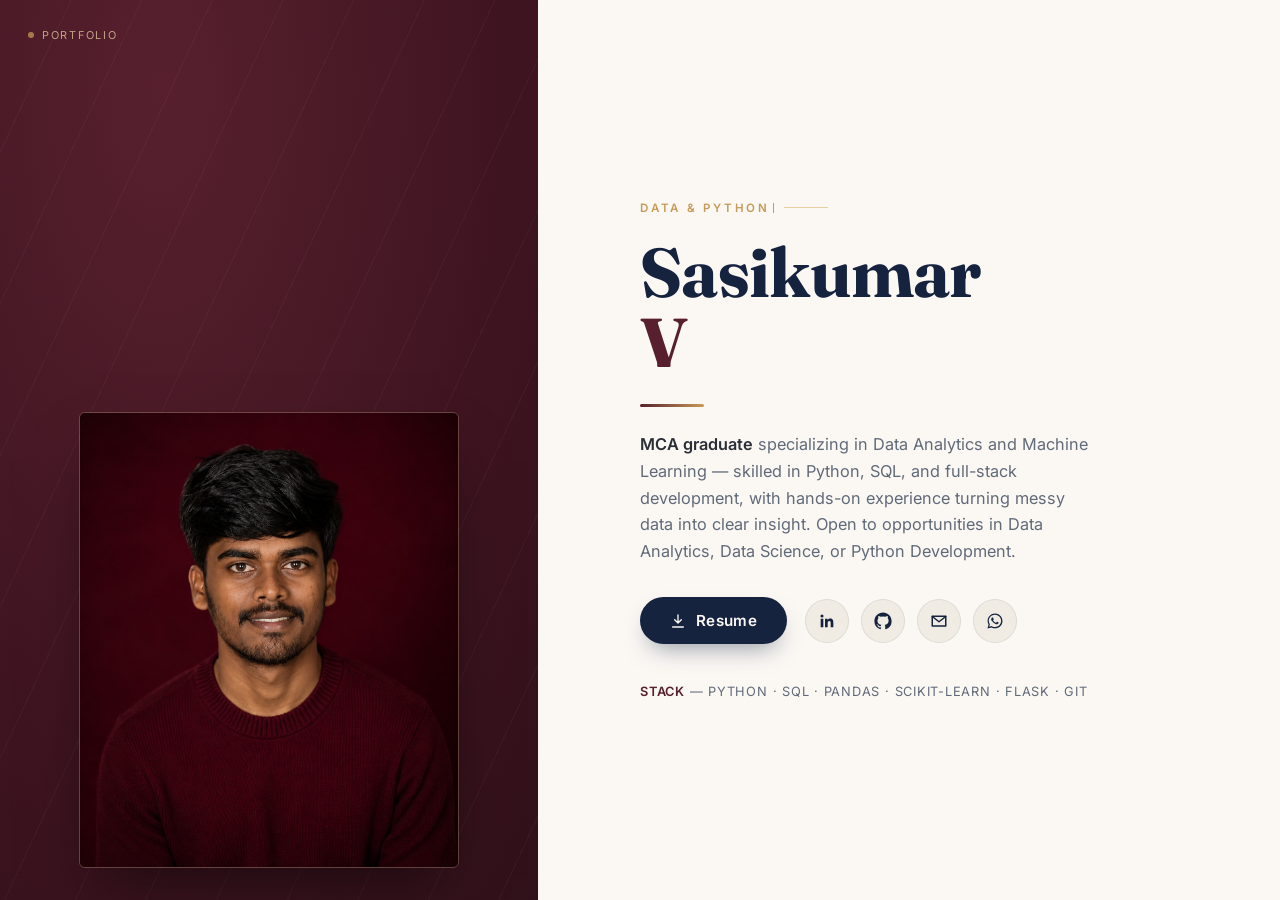
==== indext.html @ 149ae659 "Add portfolio files" ====
<!DOCTYPE html>
<html lang="en">
<head>
<meta charset="UTF-8" />
<meta name="viewport" content="width=device-width, initial-scale=1.0" />
<title>Sasikumar V — Portfolio</title>
<link rel="preconnect" href="https://fonts.googleapis.com">
<link href="https://fonts.googleapis.com/css2?family=Fraunces:opsz,wght@9..144,500;9..144,600;9..144,700&family=Inter:wght@400;500;600&display=swap" rel="stylesheet">
<link rel="stylesheet" href="./styles (1).css" />
</head>
<body>

<div class="hero">

  <!-- LEFT: photo -->
  <div class="photo-panel" id="photoPanel">
    <span class="photo-caption">Portfolio</span>
    <div class="avatar-wrap" id="avatarWrap" data-reveal>
       
           <img src="./profile.png" alt="Sasikumar V">
      <div class="avatar-placeholder">SV</div>
    </div>
  </div>

  <!-- RIGHT: content -->
  <div class="content-panel">
    <div class="eyebrow" data-reveal>
      <span class="eyebrow-text" id="eyebrowText">Data &amp; Python</span>
    </div>

    <h1 data-reveal>Sasikumar<br><span class="last">V</span></h1>

    <div class="divider" id="divider"></div>

    <p class="role-line" data-reveal>
      <strong>MCA graduate</strong> specializing in Data Analytics and Machine Learning —
      skilled in Python, SQL, and full-stack development, with hands-on
      experience turning messy data into clear insight. Open to opportunities
      in Data Analytics, Data Science, or Python Development.
    </p>

    <div class="cta-row" data-reveal>
      <button class="btn-resume" id="resumeBtn" type="button">
        <svg viewBox="0 0 24 24" fill="none" stroke="currentColor" stroke-width="2" stroke-linecap="round" stroke-linejoin="round"><path d="M12 15V3M7 10l5 5 5-5M4 21h16"/></svg>
        <span id="resumeLabel">Resume</span>
      </button>

      <div class="social-row">
        <a href="https://www.linkedin.com/in/your-profile" target="_blank" rel="noopener" aria-label="LinkedIn" data-tip="LinkedIn">
          <svg viewBox="0 0 24 24" fill="currentColor"><path d="M20.45 20.45h-3.55v-5.57c0-1.33-.02-3.03-1.85-3.03-1.86 0-2.14 1.45-2.14 2.94v5.66H9.36V9h3.41v1.56h.05c.47-.9 1.64-1.85 3.37-1.85 3.6 0 4.27 2.37 4.27 5.46v6.28zM5.34 7.43a2.06 2.06 0 1 1 0-4.12 2.06 2.06 0 0 1 0 4.12zM7.12 20.45H3.56V9h3.56v11.45z"/></svg>
        </a>
        <a href="https://github.com/your-username" target="_blank" rel="noopener" aria-label="GitHub" data-tip="GitHub">
          <svg viewBox="0 0 24 24" fill="currentColor"><path d="M12 .5C5.65.5.5 5.65.5 12a11.5 11.5 0 0 0 7.87 10.94c.58.1.79-.25.79-.56 0-.28-.01-1.02-.02-2-3.2.7-3.88-1.54-3.88-1.54-.52-1.33-1.28-1.68-1.28-1.68-1.05-.72.08-.7.08-.7 1.16.08 1.77 1.19 1.77 1.19 1.03 1.76 2.7 1.25 3.36.96.1-.75.4-1.25.73-1.54-2.55-.29-5.24-1.28-5.24-5.7 0-1.26.45-2.29 1.19-3.1-.12-.29-.52-1.46.11-3.05 0 0 .97-.31 3.18 1.18a11 11 0 0 1 5.8 0c2.2-1.49 3.17-1.18 3.17-1.18.64 1.59.24 2.76.12 3.05.74.81 1.19 1.84 1.19 3.1 0 4.43-2.7 5.4-5.27 5.69.42.36.78 1.08.78 2.17 0 1.57-.01 2.83-.01 3.22 0 .31.21.67.8.56A11.5 11.5 0 0 0 23.5 12C23.5 5.65 18.35.5 12 .5z"/></svg>
        </a>
        <a href="mailto:sasivs2003@gmail.com" aria-label="Email" data-tip="Email">
          <svg viewBox="0 0 24 24" fill="none" stroke="currentColor" stroke-width="2" stroke-linecap="round" stroke-linejoin="round"><path d="M3 5.5h18v13H3z"/><path d="M3 6l9 7 9-7"/></svg>
        </a>
        <a href="https://wa.me/918825720732" target="_blank" rel="noopener" aria-label="WhatsApp" data-tip="WhatsApp">
          <svg viewBox="0 0 24 24" fill="currentColor"><path d="M12.04 2C6.58 2 2.13 6.45 2.13 11.91c0 1.7.44 3.33 1.28 4.79L2 22l5.44-1.38a9.9 9.9 0 0 0 4.6 1.13h.01c5.46 0 9.9-4.45 9.9-9.91C21.95 6.45 17.5 2 12.04 2zm0 18.06h-.01a8.2 8.2 0 0 1-4.18-1.15l-.3-.18-3.23.82.86-3.15-.2-.32a8.16 8.16 0 0 1-1.26-4.36c0-4.52 3.68-8.2 8.22-8.2a8.14 8.14 0 0 1 8.2 8.2c0 4.53-3.68 8.34-8.1 8.34zm4.5-6.13c-.25-.12-1.46-.72-1.68-.8-.23-.08-.4-.12-.56.12-.16.25-.65.8-.8.96-.15.16-.3.18-.55.06-.25-.12-1.07-.4-2.03-1.26-.75-.67-1.26-1.5-1.4-1.75-.15-.25-.02-.38.11-.5.11-.11.25-.29.37-.43.12-.15.16-.25.25-.4.08-.16.04-.3-.02-.43-.06-.12-.56-1.35-.77-1.85-.2-.48-.4-.42-.56-.42h-.48c-.16 0-.42.06-.64.3-.22.25-.85.83-.85 2.02 0 1.19.87 2.34 1 2.5.12.16 1.7 2.6 4.13 3.65.58.25 1.03.4 1.38.51.58.18 1.11.16 1.53.1.47-.07 1.46-.6 1.66-1.17.2-.58.2-1.08.14-1.18-.06-.1-.22-.16-.47-.28z"/></svg>
        </a>
      </div>
    </div>

    <div class="stack-note" data-reveal>
      <span>Stack</span> — Python · SQL · Pandas · Scikit-learn · Flask · Git
    </div>
  </div>

</div>

<div class="toast" id="toast"></div>

<script src="./script.js"></script>

</body>
</html>
---- styles (1).css ----
:root{
    --maroon-deep: #3E1420;
    --maroon-mid: #58202E;
    --navy: #16233F;
    --navy-soft: #26365A;
    --paper: #FBF8F4;
    --ink: #2A2E36;
    --slate: #616A78;
    --gold: #C79A56;
    --gold-soft: #E4CFA1;
  }

  *{ box-sizing: border-box; margin:0; padding:0; }

  html,body{
    height:100%;
    background: var(--paper);
    color: var(--ink);
    font-family: 'Inter', sans-serif;
    -webkit-font-smoothing: antialiased;
  }

  .hero{
    min-height: 100vh;
    display: grid;
    grid-template-columns: 42% 58%;
  }

  /* LEFT — photo panel */
  .photo-panel{
    position: relative;
    background:
      radial-gradient(120% 140% at 30% 10%, var(--maroon-mid) 0%, var(--maroon-deep) 55%, #2A0F17 100%);
    display:flex;
    align-items:flex-end;
    justify-content:center;
    overflow:hidden;
    perspective: 1000px;
  }

  .photo-panel::before{
    content:"";
    position:absolute;
    inset:0;
    background-image:
      repeating-linear-gradient(115deg, rgba(255,255,255,0.035) 0px, rgba(255,255,255,0.035) 1px, transparent 1px, transparent 64px);
    pointer-events:none;
  }

  .avatar-wrap{
    position:relative;
    width: min(78%, 380px);
    aspect-ratio: 3/3.6;
    margin-bottom: 6%;
    border-radius: 6px;
    overflow:hidden;
    box-shadow: 0 30px 60px -20px rgba(0,0,0,0.55);
    border: 1px solid rgba(228,207,161,0.25);
    opacity: 0;
    transform: translateY(28px);
    transition: transform 0.15s ease-out;
    will-change: transform;
  }

  .avatar-wrap img{
    width:100%;
    height:100%;
    object-fit: cover;
    display:block;
  }

  .avatar-placeholder{
    width:100%;
    height:100%;
    display:flex;
    align-items:center;
    justify-content:center;
    background: linear-gradient(160deg, #4A1A26, #2A0F17);
    color: var(--gold-soft);
    font-family:'Fraunces', serif;
    font-size: clamp(3rem, 8vw, 5rem);
    font-weight: 600;
    letter-spacing: 2px;
  }

  .photo-caption{
    position:absolute;
    top: 28px;
    left: 28px;
    font-size: 0.68rem;
    letter-spacing: 0.16em;
    text-transform: uppercase;
    color: var(--gold-soft);
    opacity: 0.75;
    display:flex;
    align-items:center;
    gap:8px;
  }

  .photo-caption::before{
    content:"";
    width: 6px; height: 6px;
    border-radius: 50%;
    background: var(--gold);
    display:inline-block;
  }

  /* RIGHT — content panel */
  .content-panel{
    display:flex;
    flex-direction:column;
    align-items:flex-start;
    justify-content:center;
    padding: 6vw 8vw;
    gap: 22px;
    position: relative;
  }

  .eyebrow{
    font-size: 0.72rem;
    letter-spacing: 0.24em;
    text-transform: uppercase;
    color: var(--gold);
    font-weight: 600;
    display:flex;
    align-items:center;
    gap: 10px;
    min-height: 1em;
  }
  .eyebrow::after{
    content:"";
    width: 44px;
    height: 1px;
    background: var(--gold-soft);
    flex-shrink: 0;
  }
  .eyebrow-text{ position: relative; }
  .eyebrow-text::after{
    content: "";
    display: inline-block;
    width: 1px;
    height: 0.9em;
    background: var(--gold);
    margin-left: 3px;
    vertical-align: -0.1em;
    animation: blink 1s step-end infinite;
  }

  h1{
    font-family: 'Fraunces', serif;
    font-weight: 700;
    font-size: clamp(2.6rem, 5.4vw, 4.4rem);
    line-height: 1.02;
    color: var(--navy);
    letter-spacing: -0.01em;
  }
  h1 .last{
    color: var(--maroon-mid);
  }

  .role-line{
    font-size: 1.02rem;
    color: var(--slate);
    max-width: 46ch;
    line-height: 1.65;
  }
  .role-line strong{
    color: var(--ink);
    font-weight: 600;
  }

  .divider{
    width: 64px;
    height: 3px;
    background: linear-gradient(90deg, var(--maroon-mid), var(--gold));
    border-radius: 2px;
    margin: 4px 0 2px;
    transform-origin: left;
    transform: scaleX(0);
  }

  .cta-row{
    display:flex;
    align-items:center;
    gap: 18px;
    margin-top: 10px;
    flex-wrap: wrap;
  }

  .btn-resume{
    position: relative;
    display:inline-flex;
    align-items:center;
    gap: 10px;
    background: var(--navy);
    color: var(--paper);
    text-decoration:none;
    font-weight: 600;
    font-size: 0.95rem;
    padding: 14px 30px;
    border-radius: 999px;
    letter-spacing: 0.02em;
    box-shadow: 0 12px 24px -10px rgba(22,35,63,0.5);
    transition: transform .18s ease, box-shadow .18s ease, background .18s ease;
    cursor: pointer;
    border: none;
    font-family: inherit;
    overflow: hidden;
  }
  .btn-resume:hover{
    background: var(--navy-soft);
    transform: translateY(-2px);
    box-shadow: 0 16px 30px -10px rgba(22,35,63,0.55);
  }
  .btn-resume:active{ transform: translateY(0); }
  .btn-resume svg{ width:16px; height:16px; flex-shrink: 0; }
  .btn-resume.is-loading svg{ animation: spin 0.7s linear infinite; }

  .social-row{
    display:flex;
    gap: 12px;
  }
  .social-row a{
    position: relative;
    width: 44px;
    height: 44px;
    border-radius: 50%;
    background: #F0ECE4;
    display:flex;
    align-items:center;
    justify-content:center;
    color: var(--navy);
    text-decoration:none;
    transition: background .18s ease, transform .18s ease, color .18s ease;
    border: 1px solid rgba(22,35,63,0.08);
  }
  .social-row a:hover{
    background: var(--maroon-mid);
    color: var(--paper);
    transform: translateY(-3px);
  }
  .social-row svg{ width:18px; height:18px; }

  .social-row a::before{
    content: attr(data-tip);
    position: absolute;
    bottom: 120%;
    left: 50%;
    transform: translateX(-50%) translateY(4px);
    background: var(--navy);
    color: var(--paper);
    font-size: 0.7rem;
    padding: 4px 9px;
    border-radius: 5px;
    white-space: nowrap;
    opacity: 0;
    pointer-events: none;
    transition: opacity 0.15s ease, transform 0.15s ease;
  }
  .social-row a:hover::before{
    opacity: 1;
    transform: translateX(-50%) translateY(0);
  }

  .stack-note{
    margin-top: 18px;
    font-size: 0.8rem;
    letter-spacing: 0.06em;
    text-transform: uppercase;
    color: var(--slate);
    opacity: 0.7;
  }
  .stack-note span{
    color: var(--maroon-mid);
    font-weight:600;
  }

  .toast{
    position: fixed;
    bottom: 28px;
    left: 50%;
    transform: translateX(-50%) translateY(20px);
    background: var(--navy);
    color: var(--paper);
    padding: 12px 20px;
    border-radius: 8px;
    font-size: 0.85rem;
    box-shadow: 0 12px 30px -8px rgba(0,0,0,0.4);
    opacity: 0;
    pointer-events: none;
    transition: opacity 0.25s ease, transform 0.25s ease;
    z-index: 50;
  }
  .toast.show{
    opacity: 1;
    transform: translateX(-50%) translateY(0);
  }

  [data-reveal]{
    opacity: 0;
    transform: translateY(16px);
    transition: opacity 0.6s ease, transform 0.6s ease;
  }
  [data-reveal].is-visible{
    opacity: 1;
    transform: translateY(0);
  }

  @keyframes blink{
    0%, 49%{ opacity: 1; }
    50%, 100%{ opacity: 0; }
  }
  @keyframes spin{
    to{ transform: rotate(360deg); }
  }

  @media (prefers-reduced-motion: reduce){
    [data-reveal], .avatar-wrap, .divider{
      transition: none !important;
      opacity: 1 !important;
      transform: none !important;
    }
    .eyebrow-text::after{ animation: none; }
  }

  @media (max-width: 900px){
    .hero{
      grid-template-columns: 1fr;
    }
    .photo-panel{
      min-height: 62vh;
    }
    .content-panel{
      padding: 48px 8vw 64px;
    }
    h1{ font-size: clamp(2.2rem, 9vw, 3rem); }
  }
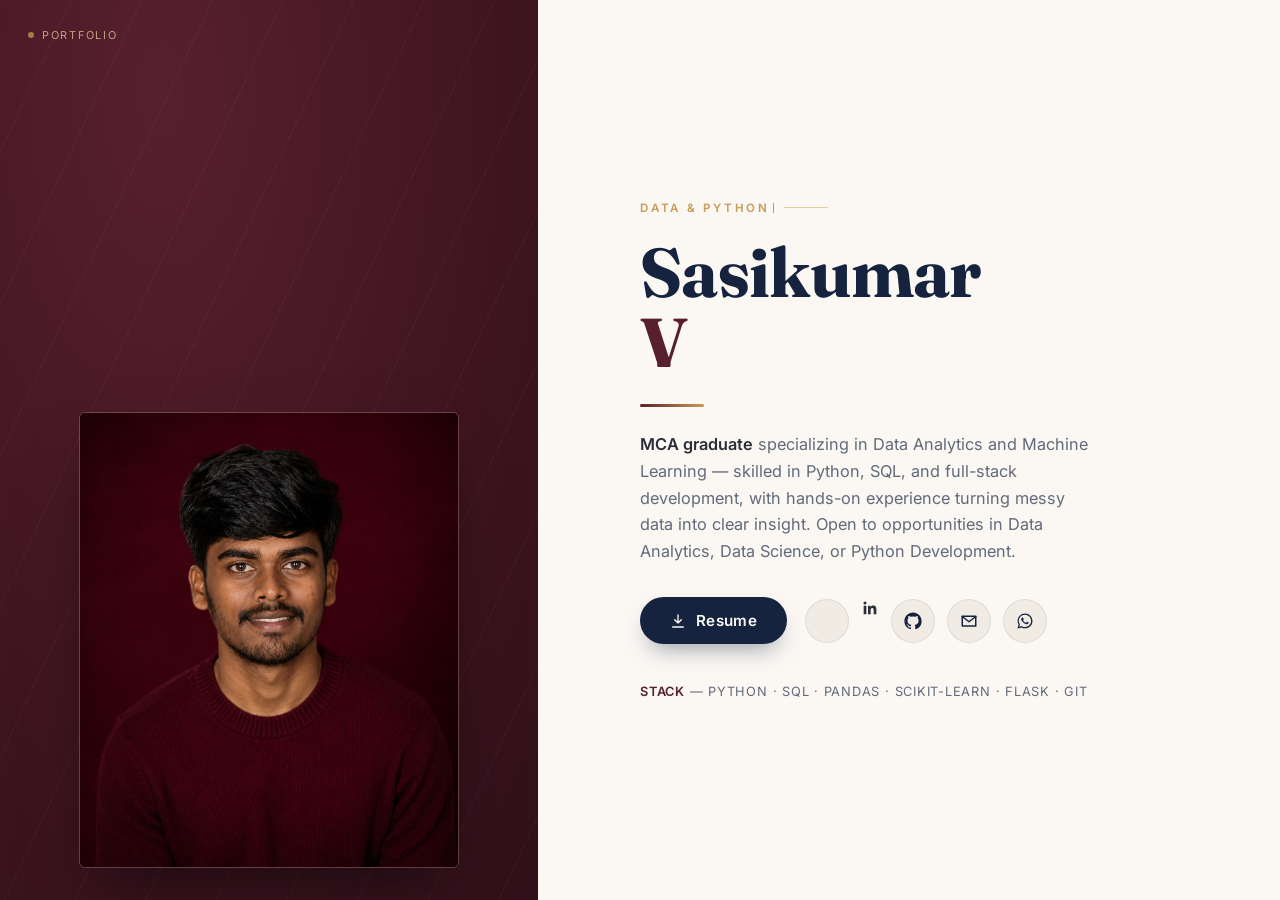
==== commit 1c2ddaa2: "Fix the Linkedin link" ====
--- a/indext.html
+++ b/indext.html
@@ -6,7 +6,7 @@
 <title>Sasikumar V — Portfolio</title>
 <link rel="preconnect" href="https://fonts.googleapis.com">
 <link href="https://fonts.googleapis.com/css2?family=Fraunces:opsz,wght@9..144,500;9..144,600;9..144,700&family=Inter:wght@400;500;600&display=swap" rel="stylesheet">
-<link rel="stylesheet" href="./styles (1).css" />
+<link rel="stylesheet" href="./style.css" />
 </head>
 <body>
 
@@ -46,16 +46,17 @@
       </button>
 
       <div class="social-row">
-        <a href="https://www.linkedin.com/in/your-profile" target="_blank" rel="noopener" aria-label="LinkedIn" data-tip="LinkedIn">
+        <a href="https://linkedin.com/in/sasi-kumar-78280723ba" ...></a>
+        
           <svg viewBox="0 0 24 24" fill="currentColor"><path d="M20.45 20.45h-3.55v-5.57c0-1.33-.02-3.03-1.85-3.03-1.86 0-2.14 1.45-2.14 2.94v5.66H9.36V9h3.41v1.56h.05c.47-.9 1.64-1.85 3.37-1.85 3.6 0 4.27 2.37 4.27 5.46v6.28zM5.34 7.43a2.06 2.06 0 1 1 0-4.12 2.06 2.06 0 0 1 0 4.12zM7.12 20.45H3.56V9h3.56v11.45z"/></svg>
         </a>
-        <a href="https://github.com/your-username" target="_blank" rel="noopener" aria-label="GitHub" data-tip="GitHub">
+        <a href="https://github.com/ascas6827-hub/portfolio2" target="_blank" rel="noopener" aria-label="GitHub" data-tip="GitHub">
           <svg viewBox="0 0 24 24" fill="currentColor"><path d="M12 .5C5.65.5.5 5.65.5 12a11.5 11.5 0 0 0 7.87 10.94c.58.1.79-.25.79-.56 0-.28-.01-1.02-.02-2-3.2.7-3.88-1.54-3.88-1.54-.52-1.33-1.28-1.68-1.28-1.68-1.05-.72.08-.7.08-.7 1.16.08 1.77 1.19 1.77 1.19 1.03 1.76 2.7 1.25 3.36.96.1-.75.4-1.25.73-1.54-2.55-.29-5.24-1.28-5.24-5.7 0-1.26.45-2.29 1.19-3.1-.12-.29-.52-1.46.11-3.05 0 0 .97-.31 3.18 1.18a11 11 0 0 1 5.8 0c2.2-1.49 3.17-1.18 3.17-1.18.64 1.59.24 2.76.12 3.05.74.81 1.19 1.84 1.19 3.1 0 4.43-2.7 5.4-5.27 5.69.42.36.78 1.08.78 2.17 0 1.57-.01 2.83-.01 3.22 0 .31.21.67.8.56A11.5 11.5 0 0 0 23.5 12C23.5 5.65 18.35.5 12 .5z"/></svg>
         </a>
         <a href="mailto:sasivs2003@gmail.com" aria-label="Email" data-tip="Email">
           <svg viewBox="0 0 24 24" fill="none" stroke="currentColor" stroke-width="2" stroke-linecap="round" stroke-linejoin="round"><path d="M3 5.5h18v13H3z"/><path d="M3 6l9 7 9-7"/></svg>
         </a>
-        <a href="https://wa.me/918825720732" target="_blank" rel="noopener" aria-label="WhatsApp" data-tip="WhatsApp">
+        <a href="https://wa.me/qr/4RJP7J537GJZL1" aria-label="WhatsApp" data-tip="WhatsApp">
           <svg viewBox="0 0 24 24" fill="currentColor"><path d="M12.04 2C6.58 2 2.13 6.45 2.13 11.91c0 1.7.44 3.33 1.28 4.79L2 22l5.44-1.38a9.9 9.9 0 0 0 4.6 1.13h.01c5.46 0 9.9-4.45 9.9-9.91C21.95 6.45 17.5 2 12.04 2zm0 18.06h-.01a8.2 8.2 0 0 1-4.18-1.15l-.3-.18-3.23.82.86-3.15-.2-.32a8.16 8.16 0 0 1-1.26-4.36c0-4.52 3.68-8.2 8.22-8.2a8.14 8.14 0 0 1 8.2 8.2c0 4.53-3.68 8.34-8.1 8.34zm4.5-6.13c-.25-.12-1.46-.72-1.68-.8-.23-.08-.4-.12-.56.12-.16.25-.65.8-.8.96-.15.16-.3.18-.55.06-.25-.12-1.07-.4-2.03-1.26-.75-.67-1.26-1.5-1.4-1.75-.15-.25-.02-.38.11-.5.11-.11.25-.29.37-.43.12-.15.16-.25.25-.4.08-.16.04-.3-.02-.43-.06-.12-.56-1.35-.77-1.85-.2-.48-.4-.42-.56-.42h-.48c-.16 0-.42.06-.64.3-.22.25-.85.83-.85 2.02 0 1.19.87 2.34 1 2.5.12.16 1.7 2.6 4.13 3.65.58.25 1.03.4 1.38.51.58.18 1.11.16 1.53.1.47-.07 1.46-.6 1.66-1.17.2-.58.2-1.08.14-1.18-.06-.1-.22-.16-.47-.28z"/></svg>
         </a>
       </div>
--- a/style.css
+++ b/style.css
@@ -0,0 +1,337 @@
+:root{
+    --maroon-deep: #3E1420;
+    --maroon-mid: #58202E;
+    --navy: #16233F;
+    --navy-soft: #26365A;
+    --paper: #FBF8F4;
+    --ink: #2A2E36;
+    --slate: #616A78;
+    --gold: #C79A56;
+    --gold-soft: #E4CFA1;
+  }
+
+  *{ box-sizing: border-box; margin:0; padding:0; }
+
+  html,body{
+    height:100%;
+    background: var(--paper);
+    color: var(--ink);
+    font-family: 'Inter', sans-serif;
+    -webkit-font-smoothing: antialiased;
+  }
+
+  .hero{
+    min-height: 100vh;
+    display: grid;
+    grid-template-columns: 42% 58%;
+  }
+
+  /* LEFT — photo panel */
+  .photo-panel{
+    position: relative;
+    background:
+      radial-gradient(120% 140% at 30% 10%, var(--maroon-mid) 0%, var(--maroon-deep) 55%, #2A0F17 100%);
+    display:flex;
+    align-items:flex-end;
+    justify-content:center;
+    overflow:hidden;
+    perspective: 1000px;
+  }
+
+  .photo-panel::before{
+    content:"";
+    position:absolute;
+    inset:0;
+    background-image:
+      repeating-linear-gradient(115deg, rgba(255,255,255,0.035) 0px, rgba(255,255,255,0.035) 1px, transparent 1px, transparent 64px);
+    pointer-events:none;
+  }
+
+  .avatar-wrap{
+    position:relative;
+    width: min(78%, 380px);
+    aspect-ratio: 3/3.6;
+    margin-bottom: 6%;
+    border-radius: 6px;
+    overflow:hidden;
+    box-shadow: 0 30px 60px -20px rgba(0,0,0,0.55);
+    border: 1px solid rgba(228,207,161,0.25);
+    opacity: 0;
+    transform: translateY(28px);
+    transition: transform 0.15s ease-out;
+    will-change: transform;
+  }
+
+  .avatar-wrap img{
+    width:100%;
+    height:100%;
+    object-fit: cover;
+    display:block;
+  }
+
+  .avatar-placeholder{
+    width:100%;
+    height:100%;
+    display:flex;
+    align-items:center;
+    justify-content:center;
+    background: linear-gradient(160deg, #4A1A26, #2A0F17);
+    color: var(--gold-soft);
+    font-family:'Fraunces', serif;
+    font-size: clamp(3rem, 8vw, 5rem);
+    font-weight: 600;
+    letter-spacing: 2px;
+  }
+
+  .photo-caption{
+    position:absolute;
+    top: 28px;
+    left: 28px;
+    font-size: 0.68rem;
+    letter-spacing: 0.16em;
+    text-transform: uppercase;
+    color: var(--gold-soft);
+    opacity: 0.75;
+    display:flex;
+    align-items:center;
+    gap:8px;
+  }
+
+  .photo-caption::before{
+    content:"";
+    width: 6px; height: 6px;
+    border-radius: 50%;
+    background: var(--gold);
+    display:inline-block;
+  }
+
+  /* RIGHT — content panel */
+  .content-panel{
+    display:flex;
+    flex-direction:column;
+    align-items:flex-start;
+    justify-content:center;
+    padding: 6vw 8vw;
+    gap: 22px;
+    position: relative;
+  }
+
+  .eyebrow{
+    font-size: 0.72rem;
+    letter-spacing: 0.24em;
+    text-transform: uppercase;
+    color: var(--gold);
+    font-weight: 600;
+    display:flex;
+    align-items:center;
+    gap: 10px;
+    min-height: 1em;
+  }
+  .eyebrow::after{
+    content:"";
+    width: 44px;
+    height: 1px;
+    background: var(--gold-soft);
+    flex-shrink: 0;
+  }
+  .eyebrow-text{ position: relative; }
+  .eyebrow-text::after{
+    content: "";
+    display: inline-block;
+    width: 1px;
+    height: 0.9em;
+    background: var(--gold);
+    margin-left: 3px;
+    vertical-align: -0.1em;
+    animation: blink 1s step-end infinite;
+  }
+
+  h1{
+    font-family: 'Fraunces', serif;
+    font-weight: 700;
+    font-size: clamp(2.6rem, 5.4vw, 4.4rem);
+    line-height: 1.02;
+    color: var(--navy);
+    letter-spacing: -0.01em;
+  }
+  h1 .last{
+    color: var(--maroon-mid);
+  }
+
+  .role-line{
+    font-size: 1.02rem;
+    color: var(--slate);
+    max-width: 46ch;
+    line-height: 1.65;
+  }
+  .role-line strong{
+    color: var(--ink);
+    font-weight: 600;
+  }
+
+  .divider{
+    width: 64px;
+    height: 3px;
+    background: linear-gradient(90deg, var(--maroon-mid), var(--gold));
+    border-radius: 2px;
+    margin: 4px 0 2px;
+    transform-origin: left;
+    transform: scaleX(0);
+  }
+
+  .cta-row{
+    display:flex;
+    align-items:center;
+    gap: 18px;
+    margin-top: 10px;
+    flex-wrap: wrap;
+  }
+
+  .btn-resume{
+    position: relative;
+    display:inline-flex;
+    align-items:center;
+    gap: 10px;
+    background: var(--navy);
+    color: var(--paper);
+    text-decoration:none;
+    font-weight: 600;
+    font-size: 0.95rem;
+    padding: 14px 30px;
+    border-radius: 999px;
+    letter-spacing: 0.02em;
+    box-shadow: 0 12px 24px -10px rgba(22,35,63,0.5);
+    transition: transform .18s ease, box-shadow .18s ease, background .18s ease;
+    cursor: pointer;
+    border: none;
+    font-family: inherit;
+    overflow: hidden;
+  }
+  .btn-resume:hover{
+    background: var(--navy-soft);
+    transform: translateY(-2px);
+    box-shadow: 0 16px 30px -10px rgba(22,35,63,0.55);
+  }
+  .btn-resume:active{ transform: translateY(0); }
+  .btn-resume svg{ width:16px; height:16px; flex-shrink: 0; }
+  .btn-resume.is-loading svg{ animation: spin 0.7s linear infinite; }
+
+  .social-row{
+    display:flex;
+    gap: 12px;
+  }
+  .social-row a{
+    position: relative;
+    width: 44px;
+    height: 44px;
+    border-radius: 50%;
+    background: #F0ECE4;
+    display:flex;
+    align-items:center;
+    justify-content:center;
+    color: var(--navy);
+    text-decoration:none;
+    transition: background .18s ease, transform .18s ease, color .18s ease;
+    border: 1px solid rgba(22,35,63,0.08);
+  }
+  .social-row a:hover{
+    background: var(--maroon-mid);
+    color: var(--paper);
+    transform: translateY(-3px);
+  }
+  .social-row svg{ width:18px; height:18px; }
+
+  .social-row a::before{
+    content: attr(data-tip);
+    position: absolute;
+    bottom: 120%;
+    left: 50%;
+    transform: translateX(-50%) translateY(4px);
+    background: var(--navy);
+    color: var(--paper);
+    font-size: 0.7rem;
+    padding: 4px 9px;
+    border-radius: 5px;
+    white-space: nowrap;
+    opacity: 0;
+    pointer-events: none;
+    transition: opacity 0.15s ease, transform 0.15s ease;
+  }
+  .social-row a:hover::before{
+    opacity: 1;
+    transform: translateX(-50%) translateY(0);
+  }
+
+  .stack-note{
+    margin-top: 18px;
+    font-size: 0.8rem;
+    letter-spacing: 0.06em;
+    text-transform: uppercase;
+    color: var(--slate);
+    opacity: 0.7;
+  }
+  .stack-note span{
+    color: var(--maroon-mid);
+    font-weight:600;
+  }
+
+  .toast{
+    position: fixed;
+    bottom: 28px;
+    left: 50%;
+    transform: translateX(-50%) translateY(20px);
+    background: var(--navy);
+    color: var(--paper);
+    padding: 12px 20px;
+    border-radius: 8px;
+    font-size: 0.85rem;
+    box-shadow: 0 12px 30px -8px rgba(0,0,0,0.4);
+    opacity: 0;
+    pointer-events: none;
+    transition: opacity 0.25s ease, transform 0.25s ease;
+    z-index: 50;
+  }
+  .toast.show{
+    opacity: 1;
+    transform: translateX(-50%) translateY(0);
+  }
+
+  [data-reveal]{
+    opacity: 0;
+    transform: translateY(16px);
+    transition: opacity 0.6s ease, transform 0.6s ease;
+  }
+  [data-reveal].is-visible{
+    opacity: 1;
+    transform: translateY(0);
+  }
+
+  @keyframes blink{
+    0%, 49%{ opacity: 1; }
+    50%, 100%{ opacity: 0; }
+  }
+  @keyframes spin{
+    to{ transform: rotate(360deg); }
+  }
+
+  @media (prefers-reduced-motion: reduce){
+    [data-reveal], .avatar-wrap, .divider{
+      transition: none !important;
+      opacity: 1 !important;
+      transform: none !important;
+    }
+    .eyebrow-text::after{ animation: none; }
+  }
+
+  @media (max-width: 900px){
+    .hero{
+      grid-template-columns: 1fr;
+    }
+    .photo-panel{
+      min-height: 62vh;
+    }
+    .content-panel{
+      padding: 48px 8vw 64px;
+    }
+    h1{ font-size: clamp(2.2rem, 9vw, 3rem); }
+  }
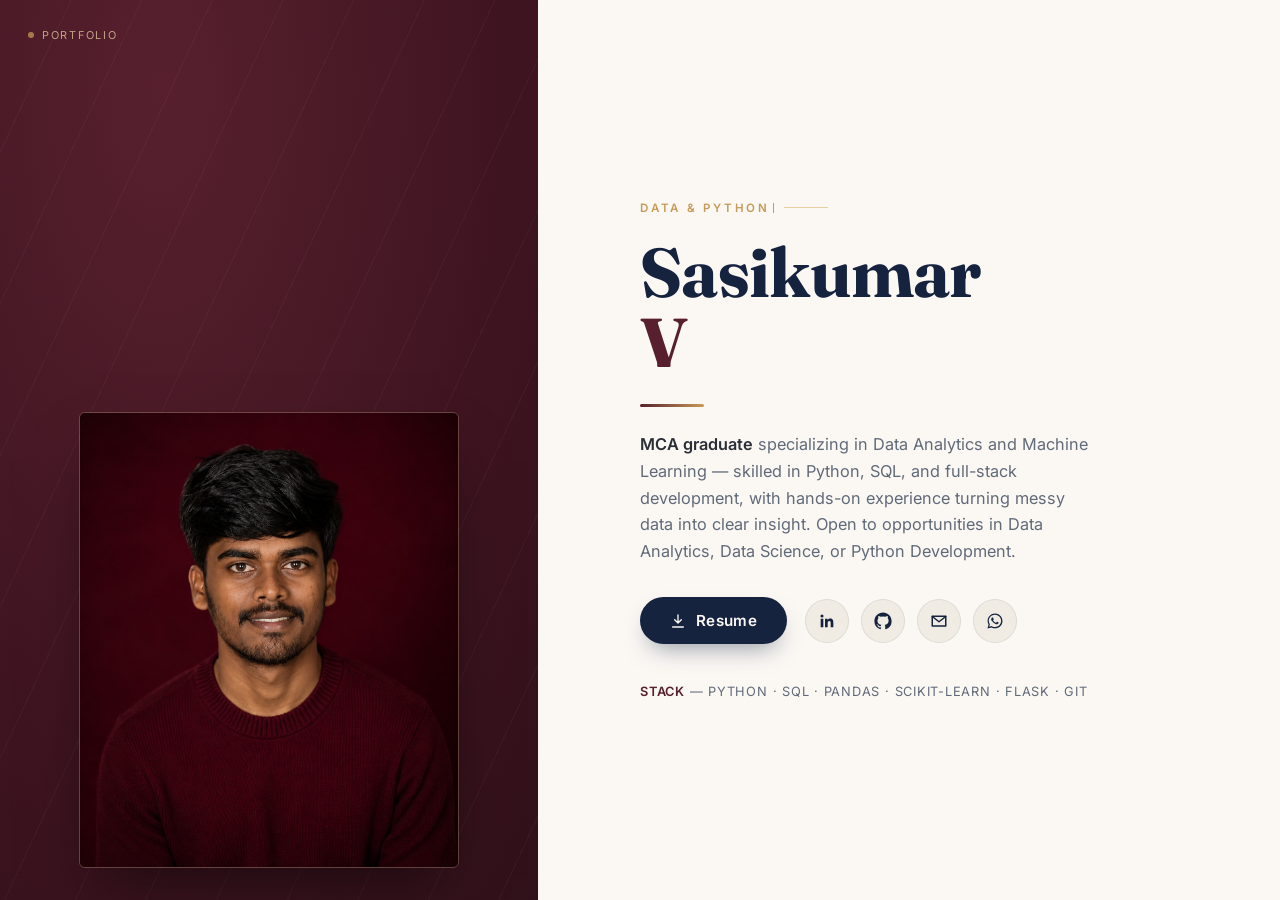
==== commit 9f438053: "fix the LinkedIn Link" ====
--- a/indext.html
+++ b/indext.html
@@ -46,7 +46,8 @@
       </button>
 
       <div class="social-row">
-        <a href="https://linkedin.com/in/sasi-kumar-78280723ba" ...></a>
+        
+        <a href="linkedin.com/in/sasi-kumar-78280723b" target="_blank" rel="noopener" aria-label="LinkedIn" data-tip="LinkedIn">
         
           <svg viewBox="0 0 24 24" fill="currentColor"><path d="M20.45 20.45h-3.55v-5.57c0-1.33-.02-3.03-1.85-3.03-1.86 0-2.14 1.45-2.14 2.94v5.66H9.36V9h3.41v1.56h.05c.47-.9 1.64-1.85 3.37-1.85 3.6 0 4.27 2.37 4.27 5.46v6.28zM5.34 7.43a2.06 2.06 0 1 1 0-4.12 2.06 2.06 0 0 1 0 4.12zM7.12 20.45H3.56V9h3.56v11.45z"/></svg>
         </a>
